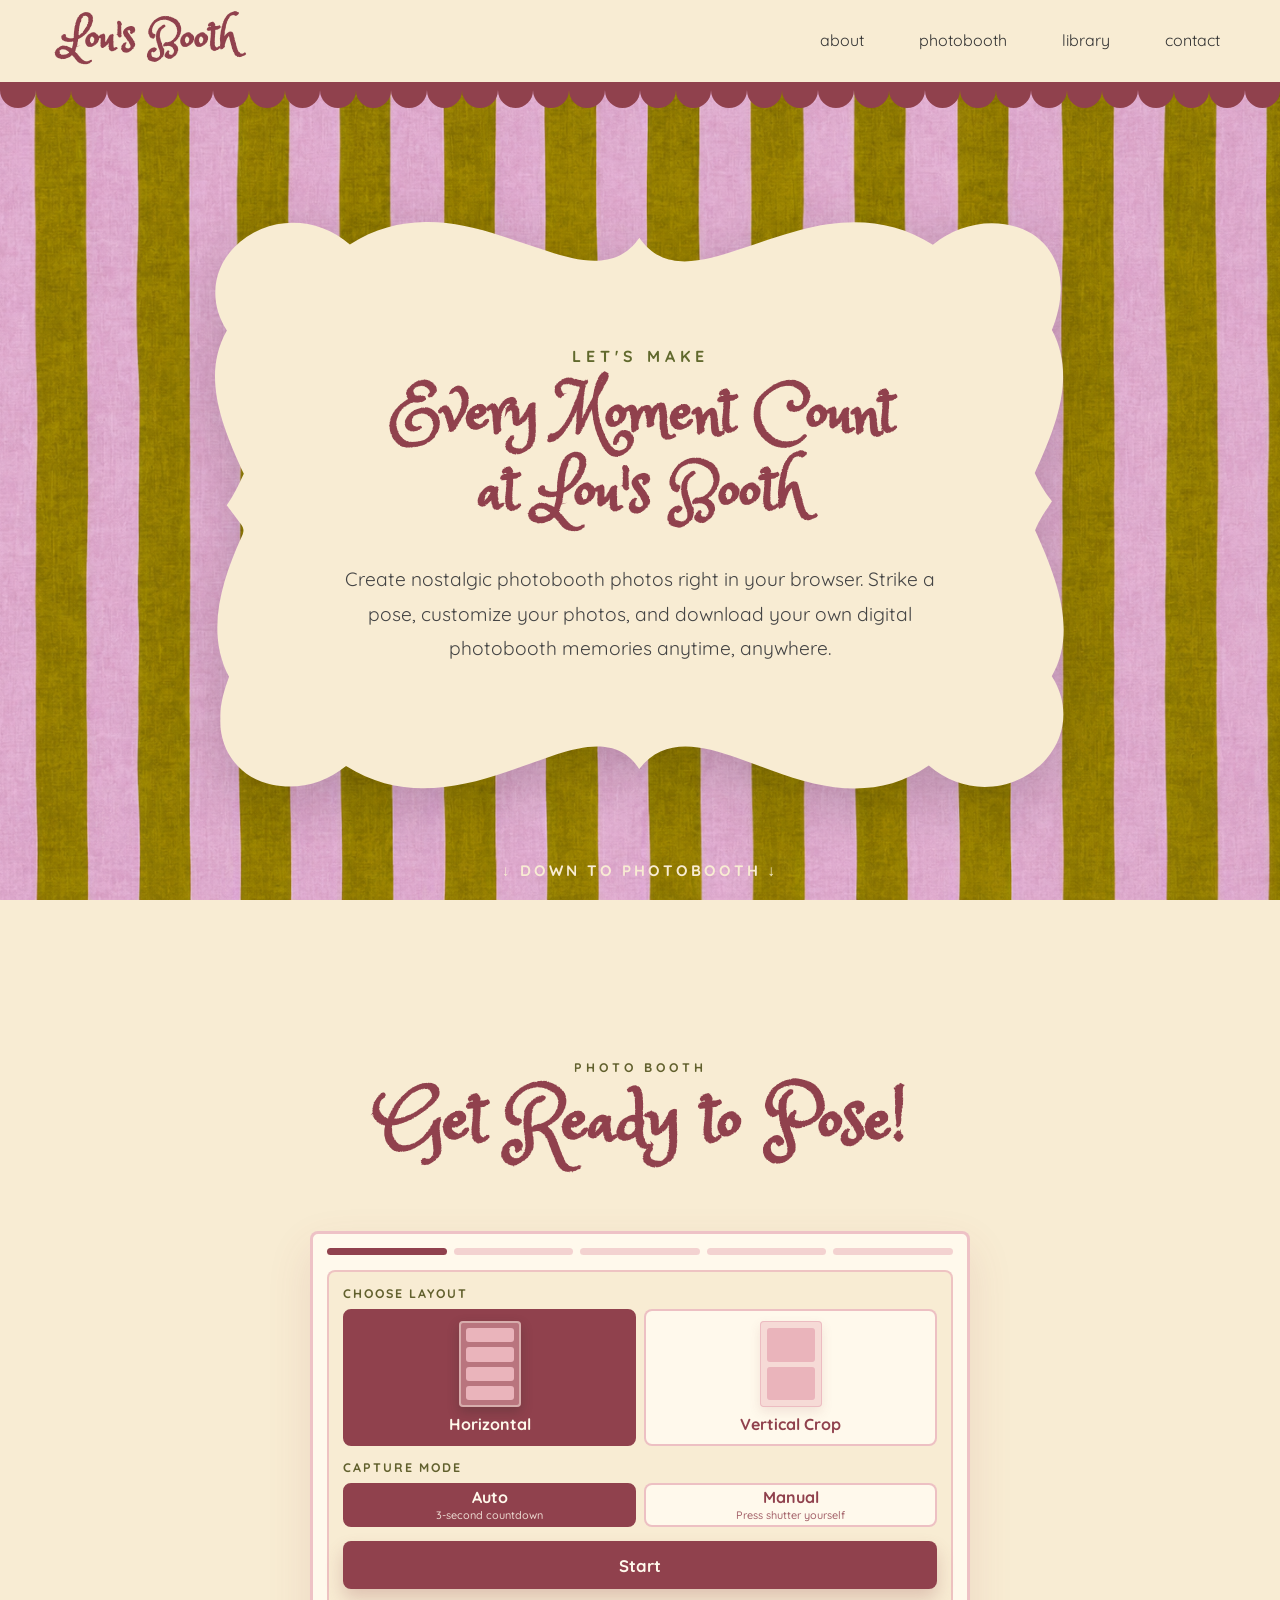
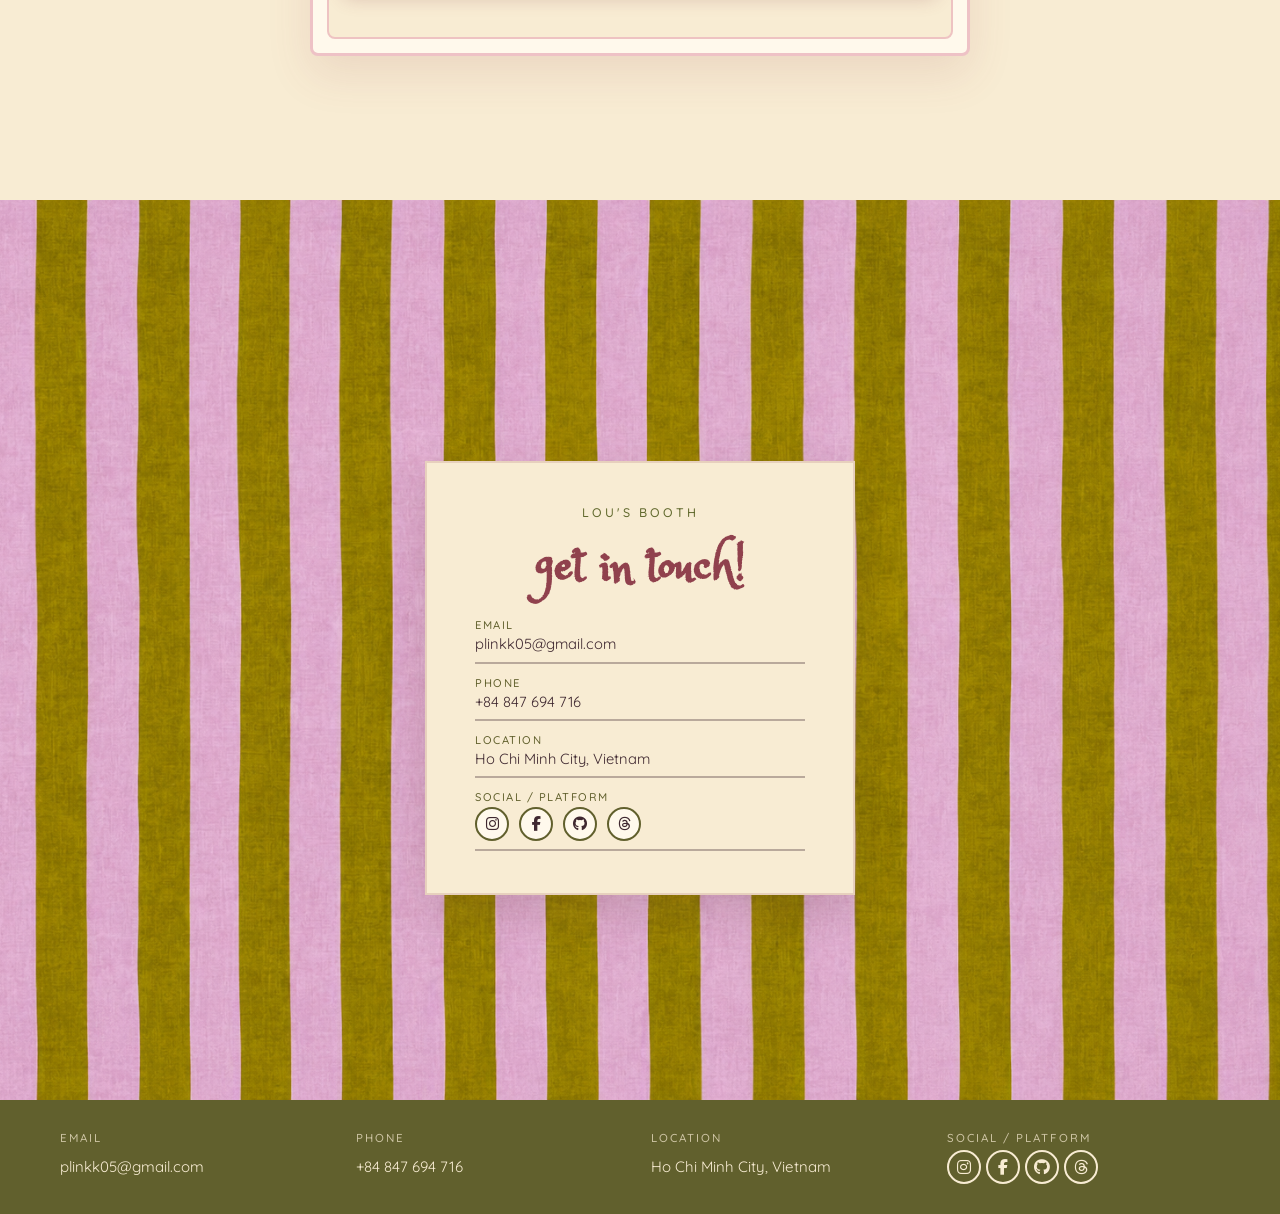
==== index.html @ 0c31482e "Initial Lou's Booth website" ====
<!DOCTYPE html>
<html lang="en">

<head>
    <meta charset="UTF-8">
    <meta name="viewport" content="width=device-width, initial-scale=1.0">

    <title>Lou's Booth</title>

    <!-- Google Fonts -->
    <link rel="preconnect" href="https://fonts.googleapis.com">
    <link rel="preconnect" href="https://fonts.gstatic.com" crossorigin>

    <link href="https://fonts.googleapis.com/css2?family=Princess+Sofia&family=Quicksand:wght@400;500;600;700&display=swap" rel="stylesheet">

    <link rel="stylesheet" href="https://cdnjs.cloudflare.com/ajax/libs/font-awesome/6.5.2/css/all.min.css">

    <link rel="stylesheet" href="styles.css">
    <script src="script.js" defer></script>
</head>

<body>

    <!-- ================= NAVBAR ================= -->

    <header class="navbar">

        <a class="logo" href="index.html" aria-label="Back to landing">
            Lou's Booth
        </a>

        <nav>
            <ul class="nav-links">
                <li><a href="index.html">about</a></li>
                <li><a href="#photobooth">photobooth</a></li>
                <li><a href="library.html">library</a></li>
                <li><a href="#contact">contact</a></li>
            </ul>
        </nav>

        <div class="nav-border-upper"></div>

        <div class="nav-border" aria-hidden="true">
            <span></span><span></span><span></span><span></span>
            <span></span><span></span><span></span><span></span>
            <span></span><span></span><span></span><span></span>
            <span></span><span></span><span></span><span></span>
            <span></span><span></span><span></span><span></span>
            <span></span><span></span><span></span><span></span>
            <span></span><span></span><span></span><span></span>
            <span></span><span></span><span></span><span></span>
            <span></span><span></span><span></span><span></span>
        </div>

    </header>

    <!-- ================= HERO ================= -->

    <main id="top" class="hero">

        <div class="hero-card">

            <svg class="hero-blob"
                xmlns="http://www.w3.org/2000/svg"
                viewBox="0 0 608 406"
                aria-hidden="true">

                <path fill="#F8ECD3"
                    d="M510.591 388.82C474.861 413.44 436.601 406.65 398.301 392.3L373.271 383.25C347.421 373.9 320.911 368.34 303.451 391.21C290.371 370.38 267.781 373.25 245.031 380.6L209.381 392.98C169.541 406.81 130.871 412.5 93.7208 389.04C78.3008 401.43 59.6008 406.39 40.9608 402.58C18.2008 397.93 2.78081 378.49 3.85081 355.23C3.55081 344.71 6.46081 335.2 10.0508 325.31C-6.94919 293.35 4.85081 256.37 19.2208 224.83C20.7408 221.5 20.9008 219.34 18.6008 216.25L8.40081 202.53C13.4108 195.3 16.9208 188.25 20.6108 180.01C5.72081 147.53 -10.2392 110.21 8.51081 77.6198C-4.19919 58.2798 -2.16919 34.4798 13.5908 18.2398C35.8908 -4.7202 72.1708 -5.2802 96.4908 16.1398C130.881 -6.2402 167.611 -2.4402 205.021 9.9898L238.181 20.9698C262.971 29.0998 288.091 34.0198 303.531 11.3398C320.451 36.1398 348.021 28.6598 374.681 19.7398C389.471 14.7898 403.531 9.6698 418.611 5.6498C452.121 -3.0702 483.501 -2.5902 513.481 16.2198C530.891 2.2998 553.281 -2.8902 574.141 3.7898C593.771 10.0698 605.611 27.9198 604.971 48.2898C604.651 58.4898 602.501 67.7198 598.611 77.2698C616.401 110.24 601.211 147.15 586.361 179.53C589.511 186.75 593.441 193.17 598.671 199.74C594.261 206.42 589.841 212.54 586.581 220.49C601.391 253.22 617.251 292.35 598.541 324.93C610.921 343.9 609.271 367.11 594.891 383.72C573.261 408.7 535.801 411.06 510.601 388.83L510.591 388.82Z"/>
            </svg>

            <div class="hero-content">

                <p class="welcome">LET'S MAKE</p>

                <h1>Every Moment Count <br> at Lou's Booth</h1>

                <p class="description">
                    Create nostalgic photobooth photos right in your browser.
                    Strike a pose, customize your photos, and download your own
                    digital photobooth memories anytime, anywhere.
                </p>

            </div>

        </div>

        <a class="explore" href="#photobooth">
            ↓ Down to Photobooth ↓
        </a>

    </main>

    <!-- ================= PHOTOBOOTH ================= -->

    <section id="photobooth" class="booth-section" aria-label="Photobooth">
        <div class="booth-shell">
            <div class="booth-title">
                <p>Photo Booth</p>
                <h2>Get Ready to Pose!</h2>
            </div>

            <div class="booth-workspace">
                <section class="camera-panel" aria-label="Camera capture">
                    <div class="panel-heading">
                        <p id="statusLabel">Choose your setup</p>
                        <span id="shotCounter">0 / 4</span>
                    </div>

                    <div class="camera-window" id="cameraWindow">
                        <video id="camera" autoplay playsinline muted></video>
                        <canvas id="captureCanvas" width="1200" height="900" hidden></canvas>

                        <div class="countdown" id="countdown" aria-live="polite"></div>

                        <div class="camera-permission" id="permissionLayer">
                            <p>Choose your setup first.</p>
                        </div>

                    </div>

                    <div class="capture-actions">
                        <button class="shutter-button" id="shutterButton" type="button" hidden aria-label="Take photo">
                            <span></span>
                        </button>
                    </div>

                    <div class="shot-tray" id="shotTray" aria-label="Captured photos"></div>
                </section>

                <section class="strip-panel" aria-label="Photobooth photo preview">
                    <div class="strip-stage">
                        <div class="strip-preview">
                            <canvas id="stripCanvas" width="600" height="1800"></canvas>
                            <div class="sticker-layer" id="stickerLayer" aria-label="Placed stickers"></div>
                        </div>

                        <div class="background-dock">
                            <div class="background-tools" id="backgroundTools">
                                <p class="control-label">Filter</p>
                                <div class="filter-grid" id="filterChoices" aria-label="Photo filters"></div>
                                <p class="control-label">Background</p>
                                <div class="swatch-grid" id="backgroundChoices" aria-label="Background choices"></div>
                                <button class="primary-button" id="toStickerButton" type="button" disabled>
                                    Next
                                </button>
                            </div>

                            <div class="sticker-tools" id="stickerTools" hidden>
                                <p class="control-label">Sticker</p>
                                <div class="sticker-grid" id="stickerChoices" aria-label="Sticker choices"></div>
                                <div class="library-actions">
                                    <button class="primary-button" id="downloadButton" type="button" disabled>
                                        Save Photo
                                    </button>
                                    <button class="secondary-button" id="addLibraryButton" type="button" disabled>
                                        Add to Library
                                    </button>
                                </div>
                                <button class="secondary-button restart-booth-button" id="restartBoothButton" type="button">
                                    Retake
                                </button>
                                <p class="save-status" id="saveStatus" aria-live="polite"></p>
                            </div>
                        </div>
                    </div>
                </section>

                <aside class="controls-panel" aria-label="Photobooth controls">
                    <div class="booth-progress" aria-hidden="true">
                        <span data-step="setup"></span>
                        <span data-step="capture"></span>
                        <span data-step="retake"></span>
                        <span data-step="background"></span>
                        <span data-step="sticker"></span>
                    </div>

                    <div class="control-block stage-card" data-stage-panel="setup">
                        <div class="control-group">
                            <p class="control-label">Choose Layout</p>
                            <div class="segmented-control orientation-control" role="group" aria-label="Photo style">
                                <button class="segment orientation-segment active" data-orientation="landscape" type="button">
                                    <span class="orientation-preview horizontal-preview" aria-hidden="true">
                                        <span></span>
                                        <span></span>
                                        <span></span>
                                        <span></span>
                                    </span>
                                    <span>Horizontal</span>
                                </button>
                                <button class="segment orientation-segment" data-orientation="portrait" type="button">
                                    <span class="orientation-preview vertical-preview" aria-hidden="true">
                                        <span></span>
                                        <span></span>
                                    </span>
                                    <span>Vertical Crop</span>
                                </button>
                            </div>
                        </div>

                        <div class="control-group">
                            <p class="control-label">Capture Mode</p>
                            <div class="segmented-control" role="group" aria-label="Capture mode">
                                <button class="segment active" data-capture-mode="auto" type="button">
                                    <span>Auto</span>
                                    <small>3-second countdown</small>
                                </button>
                                <button class="segment" data-capture-mode="manual" type="button">
                                    <span>Manual</span>
                                    <small>Press shutter yourself</small>
                                </button>
                            </div>
                        </div>

                        <button class="primary-button start-camera-button" id="startCamera" type="button">
                            Start
                        </button>

                        <p class="setup-status" id="setupStatus" aria-live="polite"></p>
                    </div>

                    <div class="control-block stage-card" data-stage-panel="capture" hidden>
                        <p class="selection-note">Pose time.</p>

                        <label class="toggle-control">
                            <span>
                                <strong>Mirror</strong>
                            </span>
                            <input id="mirrorToggle" type="checkbox" checked>
                            <span class="toggle-switch" aria-hidden="true"></span>
                        </label>
                    </div>

                    <div class="control-block stage-card" data-stage-panel="retake" hidden>
                        <div class="selection-note" id="retakeNote">Choose a photo above.</div>

                        <div class="control-footer">
                            <button class="secondary-button" id="retakeButton" type="button">
                                Retake Selected
                            </button>
                            <button class="primary-button" id="toBackgroundButton" type="button">
                                Next
                            </button>
                        </div>
                    </div>

                    <div class="control-block stage-card" data-stage-panel="background" hidden>
                        <p class="selection-note">Customize your photo with a background and filter, then press Next.</p>
                    </div>

                    <div class="control-block stage-card" data-stage-panel="sticker" hidden>
                        <p class="selection-note">Decorate your photo with stickers.</p>
                    </div>
                </aside>
            </div>
        </div>
    </section>

    <!-- ================= CONTACT ================= -->

    <section id="contact" class="contact-section" aria-label="Contact">
        <div class="contact-card">
            <p class="contact-kicker">Lou's Booth</p>
            <h2>get in touch!</h2>

            <div class="contact-lines">
                <div class="contact-line">
                    <span>Email</span>
                    <a href="mailto:plinkk05@gmail.com">plinkk05@gmail.com</a>
                </div>

                <div class="contact-line">
                    <span>Phone</span>
                    <a href="tel:+84847694716">+84 847 694 716</a>
                </div>

                <div class="contact-line">
                    <span>Location</span>
                    <p>Ho Chi Minh City, Vietnam</p>
                </div>

                <div class="contact-line">
                    <span>Social / Platform</span>
                    <div class="social-links" aria-label="Social links">
                        <a class="social-link" href="https://www.instagram.com/_.plink/" target="_blank" rel="noopener noreferrer" aria-label="Instagram">
                            <i class="fa-brands fa-instagram" aria-hidden="true"></i>
                        </a>
                        <a class="social-link" href="https://www.facebook.com/plink.05/" target="_blank" rel="noopener noreferrer" aria-label="Facebook">
                            <i class="fa-brands fa-facebook-f" aria-hidden="true"></i>
                        </a>
                        <a class="social-link" href="https://github.com/loulou675" target="_blank" rel="noopener noreferrer" aria-label="GitHub">
                            <i class="fa-brands fa-github" aria-hidden="true"></i>
                        </a>
                        <a class="social-link" href="https://www.threads.net/@_.plink" target="_blank" rel="noopener noreferrer" aria-label="Threads">
                            <i class="fa-brands fa-threads" aria-hidden="true"></i>
                        </a>
                    </div>
                </div>
            </div>
        </div>
    </section>

    <footer class="site-footer">
        <div>
            <span>Email</span>
            <a href="mailto:plinkk05@gmail.com">plinkk05@gmail.com</a>
        </div>

        <div>
            <span>Phone</span>
            <a href="tel:+84847694716">+84 847 694 716</a>
        </div>

        <div>
            <span>Location</span>
            <p>Ho Chi Minh City, Vietnam</p>
        </div>

        <div>
            <span>Social / Platform</span>
            <div class="social-links footer-social" aria-label="Social links">
                <a class="social-link" href="https://www.instagram.com/_.plink/" target="_blank" rel="noopener noreferrer" aria-label="Instagram">
                    <i class="fa-brands fa-instagram" aria-hidden="true"></i>
                </a>
                <a class="social-link" href="https://www.facebook.com/plink.05/" target="_blank" rel="noopener noreferrer" aria-label="Facebook">
                    <i class="fa-brands fa-facebook-f" aria-hidden="true"></i>
                </a>
                <a class="social-link" href="https://github.com/loulou675" target="_blank" rel="noopener noreferrer" aria-label="GitHub">
                    <i class="fa-brands fa-github" aria-hidden="true"></i>
                </a>
                <a class="social-link" href="https://www.threads.net/@_.plink" target="_blank" rel="noopener noreferrer" aria-label="Threads">
                    <i class="fa-brands fa-threads" aria-hidden="true"></i>
                </a>
            </div>
        </div>
    </footer>

</body>

</html>
---- styles.css ----
/* =========================
   RESET
========================= */

*{
    margin:0;
    padding:0;
    box-sizing:border-box;
}

html{
    scroll-behavior:smooth;
}

body{
    min-height:100vh;
    overflow-x:hidden;
    background:#F8ECD3;
}
button,
a {
    font: inherit;
}

button {
    border: 0;
    cursor: pointer;
}

a {
    color: inherit;
}

[hidden] {
    display: none !important;
}


/* =========================
   NAVBAR
========================= */

.navbar {
    position: fixed;
    top: 0;
    left: 0;
    width: 100%;
    height: 90px;
    padding: 0 60px 10px;
    display: flex;
    justify-content: space-between;
    align-items: center;
    background: #F8ECD3;
    z-index: 999;
}

.logo {
    font-family: "Princess Sofia", cursive;
    font-weight: 800;
    font-size: clamp(2rem, 4vw, 2.6rem);
    color: #90414d;
    text-decoration: none;
    white-space: nowrap;
}

.nav-links {
    display: flex;
    gap: clamp(20px, 5vw, 55px);
    list-style: none;
}

.nav-links a {
    font-family: "Quicksand", sans-serif;
    font-weight: 400;
    color: #333;
    text-decoration: none;
    transition: color .25s ease;
}

.nav-links a:hover,
.nav-links a:focus-visible {
    color: #61602D;
}


/* =========================
   BORDER
========================= */

.nav-border-upper {
    position: absolute;
    left: 0;
    bottom: 0;
    width: 100%;
    height: 8px;
    background: #90414d;
}

.nav-border {
    position: absolute;
    left: 0;
    bottom: -18px;
    width: 100%;
    height: 20px;
    display: flex;
}

.nav-border span {
    flex: 1;
    min-width: 18px;
    background: #90414d;
    border-radius: 0 0 100px 100px;
}


/* =========================
   HERO
========================= */

.hero {
    position: relative;
    min-height: 100vh;
    display: flex;
    flex-direction: column;
    justify-content: center;
    align-items: center;
    padding: 120px 24px 64px;
    background:url("background.png") center/cover no-repeat;
}

.hero-card {
    position: relative;
    width: min(80vw, 850px);
    transform: translateY(28px);
}

.hero-blob {
    width: 100%;
    display: block;
    filter: drop-shadow(0 15px 30px rgba(0, 0, 0, .18));
}

.hero-content {
    position: absolute;
    inset: 0;
    display: flex;
    flex-direction: column;
    justify-content: center;
    align-items: center;
    text-align: center;
    padding: 90px 120px;
}

.welcome {
    font-family: "Quicksand", sans-serif;
    font-weight: 700;
    font-size: 1rem;
    letter-spacing: 5px;
    text-transform: uppercase;
    color: #61692d;
    margin-bottom: 12px;
}

.hero-content h1 {
    font-family: "Princess Sofia", cursive;
    font-size: clamp(2.5rem, 6vw, 4rem);
    line-height: 1.22;
    color: #90414d;
    margin-bottom: 28px;
}

.description {
    max-width: 620px;
    font-family: "Quicksand", sans-serif;
    font-size: clamp(1rem, 2vw, 1.2rem);
    line-height: 1.8;
    color: #444;
}

.explore {
    position: absolute;
    left: 50%;
    bottom: 20px;
    margin-top: 0;
    translate: -50% 0;
    font-family: "Quicksand", sans-serif;
    font-size: .95rem;
    font-weight: 700;
    text-transform: uppercase;
    letter-spacing: 3px;
    color: #F8ECD3;
    text-decoration: none;
    animation:
        float 2s ease-in-out infinite,
        blink 2s ease-in-out infinite;
}


/* =========================
   PHOTOBOOTH SECTION
   Redesigned: no header copy, camera is
   large and centered, everything else
   is secondary and only appears when
   the flow needs it (macOS Photo Booth
   style - the viewfinder is the star).
========================= */

.booth-section {
    min-height: 100vh;
    min-height: 100svh;
    display: flex;
    align-items: center;
    background: #F8ECD3;
    padding: 104px 18px 16px;
}

.booth-shell {
    width: 100%;
    margin: 0 auto;
}

.booth-title {
    display: grid;
    justify-items: center;
    gap: 16px;
    margin: 0 0 0;
    text-align: center;
    transform: translateY(-72px);
}

.booth-title p {
    font-family: "Quicksand", sans-serif;
    font-size: .78rem;
    font-weight: 700;
    letter-spacing: 4px;
    text-transform: uppercase;
    color: #61602D;
}

.booth-title h2 {
    font-family: "Princess Sofia", cursive;
    font-weight: 800;
    font-size: clamp(3rem, 6vw, 4.5rem);
    line-height: .95;
    color: #90414d;
}

.booth-workspace {
    display: grid;
    grid-template-columns: minmax(260px, 1fr) minmax(0, 2fr);
    grid-template-areas: "controls camera";
    gap: 22px;
    width: min(1220px, 100%);
    margin: 0 auto;
    transition: width .3s ease;
}

.booth-workspace[data-stage="setup"] {
    grid-template-columns: minmax(280px, 660px);
    grid-template-areas: "controls";
    justify-content: center;
}

.camera-panel,
.strip-panel,
.controls-panel {
    width: 100%;
    border: 3px solid rgba(234, 180, 187, .78);
    border-radius: 8px;
    box-shadow: 0 18px 45px rgba(144, 65, 77, .12);
}

.camera-panel {
    grid-area: camera;
    background: #fff9ec;
    color: #90414d;
    padding: 12px;
}

.strip-panel {
    grid-area: camera;
    background: #fff9ec;
    padding: 14px;
    display: none;
}

.booth-workspace[data-stage="background"] .camera-panel,
.booth-workspace[data-stage="sticker"] .camera-panel {
    display: none;
}

.booth-workspace[data-stage="background"] .strip-panel,
.booth-workspace[data-stage="sticker"] .strip-panel {
    display: block;
}

.booth-workspace[data-stage="setup"] .camera-panel {
    display: none;
}

.booth-workspace[data-stage="setup"] .capture-actions {
    display: none;
}

.controls-panel {
    grid-area: controls;
    background: #fff9ec;
    padding: 14px;
    align-self: start;
}

.panel-heading {
    min-height: 28px;
    display: flex;
    justify-content: space-between;
    align-items: center;
    gap: 12px;
    margin-bottom: 8px;
    font-family: "Quicksand", sans-serif;
    font-weight: 800;
    color: #90414d;
}

.panel-heading span {
    flex: 0 0 auto;
    padding: 6px 10px;
    border-radius: 999px;
    background: #F8ECD3;
    color: #90414d;
    font-size: .85rem;
}

.camera-window {
    position: relative;
    width: min(100%, clamp(420px, calc(160svh - 560px), 900px));
    max-width: 900px;
    margin: 0 auto;
    aspect-ratio: 16 / 10;
    overflow: hidden;
    border: 10px solid #F8ECD3;
    border-radius: 8px;
    background:
        linear-gradient(45deg, rgba(234, 180, 187, .26) 25%, transparent 25%),
        linear-gradient(-45deg, rgba(234, 180, 187, .26) 25%, transparent 25%),
        #F8ECD3;
    background-size: 28px 28px;
}

.camera-window.portrait-preview {
    aspect-ratio: 5 / 6;
    width: min(100%, clamp(230px, calc(83.333svh - 333px), 440px));
    max-width: 440px;
}

#camera {
    width: 100%;
    height: 100%;
    object-fit: cover;
    display: block;
}

.camera-window.mirror-preview #camera {
    transform: scaleX(-1);
}

.camera-permission {
    position: absolute;
    inset: 0;
    display: flex;
    align-items: center;
    justify-content: center;
    padding: 24px;
    background:
        radial-gradient(circle at 50% 35%, rgba(234, 180, 187, .78), rgba(144, 65, 77, .5)),
        rgba(48, 43, 40, .24);
}

.camera-permission p {
    max-width: 260px;
    padding: 12px 16px;
    border-radius: 8px;
    background: rgba(255, 249, 236, .86);
    color: #90414d;
    font-family: "Quicksand", sans-serif;
    font-weight: 800;
    text-align: center;
}

.countdown {
    position: absolute;
    inset: 0;
    display: grid;
    place-items: center;
    pointer-events: none;
    font-family: "Princess Sofia", cursive;
    font-size: clamp(5rem, 18vw, 9rem);
    line-height: 1;
    color: #F8ECD3;
    text-shadow: 0 8px 24px rgba(0, 0, 0, .38);
    opacity: 0;
    transform: scale(.85);
    transition: opacity .18s ease, transform .18s ease;
}

.countdown.show {
    opacity: 1;
    transform: scale(1);
}

.capture-actions {
    min-height: 76px;
    display: flex;
    justify-content: center;
    align-items: center;
    margin-top: 10px;
    border-radius: 8px;
    background: rgba(234, 180, 187, .28);
}

.primary-button,
.secondary-button,
.segment {
    min-height: 44px;
    border-radius: 8px;
    font-family: "Quicksand", sans-serif;
    font-weight: 800;
    transition:
        transform .18s ease,
        box-shadow .18s ease,
        background .18s ease,
        color .18s ease,
        border-color .18s ease;
}

.primary-button {
    padding: 0 18px;
    background: #90414d;
    color: #fff9ec;
    box-shadow: 0 10px 18px rgba(144, 65, 77, .24);
}

.secondary-button {
    padding: 0 16px;
    border: 2px solid #90414d;
    background: #fff9ec;
    color: #90414d;
}

.primary-button:hover:not(:disabled),
.secondary-button:hover:not(:disabled),
.segment:hover {
    transform: translateY(-1px);
}

.primary-button:disabled,
.secondary-button:disabled {
    cursor: not-allowed;
    opacity: .48;
    box-shadow: none;
}

.start-camera-button {
    min-width: 190px;
    min-height: 48px;
    font-size: 1.05rem;
}

.shutter-button {
    width: 64px;
    height: 64px;
    display: grid;
    place-items: center;
    border: 5px solid #F8ECD3;
    border-radius: 50%;
    background: #fff9ec;
    box-shadow:
        0 12px 22px rgba(48, 43, 40, .32),
        inset 0 0 0 6px #90414d;
    transition: transform .18s ease, opacity .18s ease;
}

.shutter-button span {
    width: 34px;
    height: 34px;
    border-radius: 50%;
    background: #90414d;
}

.shutter-button:hover:not(:disabled) {
    transform: translateY(-1px) scale(1.02);
}

.shutter-button:disabled {
    cursor: not-allowed;
    opacity: .48;
}

.shot-tray {
    display: grid;
    grid-template-columns: repeat(auto-fit, minmax(64px, 82px));
    justify-content: center;
    gap: 8px;
    margin-top: 10px;
}

.shot-tile {
    position: relative;
    aspect-ratio: 4 / 3;
    overflow: hidden;
    border: 2px solid rgba(234, 180, 187, .72);
    border-radius: 8px;
    background: #F8ECD3;
    color: #90414d;
    font-family: "Quicksand", sans-serif;
    font-weight: 800;
}

.shot-tile.portrait {
    aspect-ratio: 2 / 3;
}

.shot-tile.active {
    border-color: #90414d;
    box-shadow: 0 0 0 3px rgba(197, 106, 121, .22);
}

.shot-tile img {
    width: 100%;
    height: 100%;
    object-fit: cover;
    display: block;
}

.shot-empty {
    position: absolute;
    inset: 0;
    display: grid;
    place-items: center;
    font-size: .85rem;
}


/* =========================
   STRIP PREVIEW
========================= */

.strip-preview {
    position: relative;
    width: min(100%, 260px, calc(33.333svh - 57px));
    aspect-ratio: 1 / 3;
    margin: 0 auto;
    background: #F8ECD3;
    box-shadow:
        0 15px 25px rgba(48, 43, 40, .16),
        0 0 0 1px rgba(234, 180, 187, .72);
}

.sticker-layer {
    position: absolute;
    inset: 0;
    overflow: hidden;
    pointer-events: none;
}

.booth-workspace[data-stage="sticker"] .sticker-layer {
    pointer-events: auto;
}

.placed-sticker {
    position: absolute;
    display: grid;
    place-items: center;
    padding: 0;
    border: 1px solid transparent;
    background: transparent;
    cursor: grab;
    touch-action: none;
    transform-origin: center;
}

.placed-sticker.selected {
    border-color: rgba(144, 65, 77, .65);
}

.placed-sticker:active {
    cursor: grabbing;
}

.placed-sticker img {
    width: 100%;
    height: auto;
    display: block;
    pointer-events: none;
    user-select: none;
    filter: drop-shadow(0 4px 5px rgba(48, 43, 40, .2));
}

.sticker-delete-button,
.library-delete-button {
    position: absolute;
    z-index: 6;
    width: 22px;
    height: 22px;
    display: grid;
    place-items: center;
    padding: 0 0 2px;
    border: 2px solid #fff9ec;
    border-radius: 50%;
    background: #90414d;
    box-shadow: 0 3px 8px rgba(48, 43, 40, .24);
    color: #fff9ec;
    font-family: "Quicksand", sans-serif;
    font-size: 1rem;
    font-weight: 800;
    line-height: 1;
    cursor: pointer;
}

.sticker-delete-button {
    top: -9px;
    left: -9px;
    width: 18px;
    height: 18px;
    padding: 0 0 1px;
    border-radius: 2px;
    font-size: .82rem;
}

.sticker-resize-handle {
    position: absolute;
    width: 14px;
    height: 14px;
    border: 1px solid #fff9ec;
    border-radius: 2px;
    background: #90414d;
    box-shadow: 0 2px 6px rgba(48, 43, 40, .25);
    touch-action: none;
}

.sticker-resize-handle::before,
.sticker-resize-handle::after {
    content: "";
    position: absolute;
    background: #fff9ec;
}

.sticker-resize-handle::before {
    width: 6px;
    height: 1px;
    top: 6px;
    left: 4px;
}

.sticker-resize-handle::after {
    width: 1px;
    height: 6px;
    top: 4px;
    left: 6px;
}

.sticker-resize-handle[data-corner="nw"] {
    top: -7px;
    left: -7px;
    cursor: nwse-resize;
}

.sticker-resize-handle[data-corner="ne"] {
    top: -7px;
    right: -7px;
    cursor: nesw-resize;
}

.sticker-resize-handle[data-corner="sw"] {
    bottom: -7px;
    left: -7px;
    cursor: nesw-resize;
}

.sticker-resize-handle[data-corner="se"] {
    right: -7px;
    bottom: -7px;
    cursor: nwse-resize;
}

.strip-stage {
    min-height: 0;
    height: calc(100svh - 150px);
    max-height: 660px;
    display: grid;
    grid-template-columns: minmax(220px, 300px) minmax(232px, 270px);
    gap: 22px;
    align-items: center;
    justify-content: center;
}

.background-dock,
.background-tools,
.sticker-tools {
    display: grid;
    gap: 14px;
    justify-items: center;
    width: 100%;
}

.background-dock .primary-button {
    width: 100%;
    padding: 0 12px;
}

.library-actions {
    width: 100%;
    display: grid;
    grid-template-columns: repeat(2, minmax(112px, 1fr));
    gap: 8px;
}

.library-actions .primary-button,
.library-actions .secondary-button {
    width: 100%;
    min-width: 0;
    padding: 0 8px;
    font-size: clamp(.78rem, 1.2vw, .9rem);
    white-space: nowrap;
}

.restart-booth-button {
    width: 100%;
}

.sticker-grid {
    width: 100%;
    max-height: min(340px, calc(100svh - 360px));
    display: grid;
    grid-template-columns: repeat(3, minmax(0, 1fr));
    gap: 8px;
    overflow-y: auto;
    overscroll-behavior: contain;
    padding: 2px 2px 4px;
}

.sticker-button {
    aspect-ratio: 1 / 1;
    display: grid;
    place-items: center;
    padding: 6px;
    border: 2px solid rgba(234, 180, 187, .82);
    border-radius: 8px;
    background: #fff9ec;
    transition:
        border-color .18s ease,
        box-shadow .18s ease,
        transform .18s ease;
}

.sticker-button:hover,
.sticker-button:focus-visible {
    border-color: #90414d;
    box-shadow: 0 0 0 3px rgba(197, 106, 121, .16);
    transform: translateY(-1px);
}

.sticker-button img {
    max-width: 100%;
    max-height: 100%;
    display: block;
    pointer-events: none;
    user-select: none;
}

.save-status {
    min-height: 34px;
    max-width: 150px;
    font-family: "Quicksand", sans-serif;
    font-size: .76rem;
    font-weight: 800;
    line-height: 1.35;
    text-align: center;
    color: #90414d;
}

.setup-status {
    min-height: 20px;
    font-family: "Quicksand", sans-serif;
    font-size: .78rem;
    font-weight: 800;
    line-height: 1.35;
    text-align: center;
    color: #90414d;
}

#stripCanvas {
    position: absolute;
    inset: 0;
    width: 100%;
    height: 100%;
}

#stripCanvas {
    display: block;
}


/* =========================
   CONTROLS
========================= */

.controls-panel {
    display: grid;
    gap: 15px;
    justify-items: stretch;
}

.booth-progress {
    display: grid;
    grid-template-columns: repeat(5, 1fr);
    gap: 7px;
}

.booth-progress span {
    height: 7px;
    border-radius: 999px;
    background: rgba(234, 180, 187, .56);
}

.booth-progress span.active {
    background: #90414d;
}

.control-block {
    padding: 14px;
    border: 2px solid rgba(234, 180, 187, .72);
    border-radius: 8px;
    background: #F8ECD3;
}

.stage-card {
    display: grid;
    gap: 14px;
}

.control-group {
    display: grid;
    gap: 8px;
}

.control-label {
    font-family: "Quicksand", sans-serif;
    font-size: .78rem;
    font-weight: 800;
    letter-spacing: 2px;
    text-transform: uppercase;
    color: #61602D;
}

.segmented-control {
    display: grid;
    grid-template-columns: repeat(2, minmax(0, 1fr));
    gap: 8px;
}

.segment {
    display: inline-flex;
    flex-direction: column;
    align-items: center;
    justify-content: center;
    gap: 3px;
    padding: 0 10px;
    border: 2px solid rgba(234, 180, 187, .82);
    background: #fff9ec;
    color: #90414d;
    line-height: 1.12;
}

.segment.active {
    border-color: #90414d;
    background: #90414d;
    color: #fff9ec;
}

.segment small {
    font-size: .68rem;
    font-weight: 500;
    line-height: 1.15;
    opacity: .82;
}

.orientation-control {
    align-items: stretch;
}

.orientation-segment {
    min-height: 116px;
    display: grid;
    align-content: center;
    justify-items: center;
    gap: 8px;
    padding: 10px;
    line-height: 1.2;
}

.orientation-segment > span:last-child {
    white-space: nowrap;
}

.orientation-preview {
    position: relative;
    display: grid;
    gap: 5px;
    padding: 7px;
    border-radius: 4px;
    background: rgba(234, 180, 187, .45);
    box-shadow:
        0 5px 12px rgba(144, 65, 77, .12),
        inset 0 0 0 1px rgba(234, 180, 187, .78);
}

.orientation-preview > span {
    border-radius: 3px;
    background: #EAB4BB;
}

.horizontal-preview {
    width: 62px;
    height: 86px;
    grid-template-rows: repeat(4, minmax(0, 1fr));
}

.vertical-preview {
    width: 62px;
    height: 86px;
    grid-template-rows: repeat(2, minmax(0, 1fr));
}

.vertical-preview > span {
    background: #EAB4BB;
}

.segment.active .orientation-preview {
    box-shadow:
        0 5px 12px rgba(48, 43, 40, .28),
        inset 0 0 0 2px rgba(255, 249, 236, .42);
}

.segment.active .orientation-preview > span {
    background: #EAB4BB;
}

.toggle-control {
    min-height: 58px;
    display: grid;
    grid-template-columns: 1fr auto auto;
    align-items: center;
    gap: 12px;
    padding: 10px 12px;
    border: 2px solid rgba(234, 180, 187, .82);
    border-radius: 8px;
    background: #fff9ec;
    font-family: "Quicksand", sans-serif;
    color: #90414d;
    cursor: pointer;
}

.toggle-control strong,
.toggle-control small {
    display: block;
}

.toggle-control strong {
    font-size: .95rem;
}

.toggle-control small {
    margin-top: 2px;
    font-size: .74rem;
    font-weight: 700;
    line-height: 1.3;
    color: #90414d;
}

.toggle-control input {
    width: 1px;
    height: 1px;
    opacity: 0;
}

.toggle-switch {
    position: relative;
    width: 46px;
    height: 26px;
    border-radius: 999px;
    background: rgba(234, 180, 187, .72);
    transition: background .18s ease;
}

.toggle-switch::after {
    content: "";
    position: absolute;
    top: 4px;
    left: 4px;
    width: 18px;
    height: 18px;
    border-radius: 50%;
    background: #fff9ec;
    box-shadow: 0 2px 6px rgba(48, 43, 40, .24);
    transition: transform .18s ease;
}

.toggle-control input:checked + .toggle-switch {
    background: #90414d;
}

.toggle-control input:checked + .toggle-switch::after {
    transform: translateX(20px);
}

/* small round background swatches only — no labels shown */
.swatch-grid {
    display: flex;
    flex-wrap: wrap;
    justify-content: center;
    gap: 9px;
}

.swatch-button {
    position: relative;
    width: 36px;
    height: 36px;
    overflow: hidden;
    border: 3px solid transparent;
    border-radius: 50%;
    background: var(--swatch, #F8ECD3);
    flex: 0 0 auto;
}

.swatch-button.active {
    border-color: #90414d;
    box-shadow: 0 0 0 3px rgba(197, 106, 121, .2);
}

.filter-grid {
    width: 100%;
    display: grid;
    grid-template-columns: repeat(2, minmax(0, 1fr));
    gap: 7px;
}

.filter-button {
    min-height: 32px;
    display: inline-flex;
    align-items: center;
    justify-content: center;
    gap: 6px;
    padding: 0 8px;
    border: 2px solid rgba(234, 180, 187, .82);
    border-radius: 999px;
    background: #fff9ec;
    color: #90414d;
    font-family: "Quicksand", sans-serif;
    font-size: .72rem;
    font-weight: 800;
    transition:
        background .18s ease,
        border-color .18s ease,
        color .18s ease,
        transform .18s ease;
}

.filter-button:hover {
    transform: translateY(-1px);
}

.filter-button.active {
    border-color: #90414d;
    background: #90414d;
    color: #fff9ec;
}

.selection-note {
    min-height: 44px;
    display: flex;
    align-items: center;
    justify-content: center;
    text-align: center;
    padding: 10px 12px;
    border-radius: 8px;
    background: #fff9ec;
    font-family: "Quicksand", sans-serif;
    font-weight: 700;
    line-height: 1.35;
    color: #90414d;
}

.control-footer {
    display: grid;
    grid-template-columns: 1fr;
    gap: 10px;
}


/* =========================
   LIBRARY
========================= */

.library-section {
    min-height: 100vh;
    min-height: 100svh;
    padding: 108px 18px 18px;
    display: grid;
    grid-template-rows: auto 1fr;
    gap: 14px;
    background: #F8ECD3;
    overflow: hidden;
}

.library-heading {
    display: grid;
    justify-items: center;
    gap: 8px;
    color: #90414d;
}

.library-heading h2 {
    font-family: "Princess Sofia", cursive;
    font-size: clamp(2.2rem, 5.5vw, 3.5rem);
    line-height: 1;
}

.library-heading h1 {
    font-family: "Princess Sofia", cursive;
    font-size: clamp(2.2rem, 5vw, 3.4rem);
    line-height: 1;
}

.library-heading .secondary-button {
    min-height: 38px;
    padding: 0 14px;
}

.library-stage {
    position: relative;
    min-height: calc(100svh - 210px);
    height: calc(100svh - 210px);
    border: 2px solid rgba(234, 180, 187, .72);
    border-radius: 8px;
    background:
        linear-gradient(90deg, rgba(97, 96, 45, .08) 1px, transparent 1px),
        linear-gradient(0deg, rgba(234, 180, 187, .22) 1px, transparent 1px),
        #fff9ec;
    background-size: 72px 72px;
    overflow: hidden;
}

.library-empty {
    position: absolute;
    inset: 0;
    display: grid;
    place-items: center;
    font-family: "Quicksand", sans-serif;
    font-weight: 700;
    color: rgba(144, 65, 77, .72);
}

.library-item {
    position: absolute;
    left: var(--library-x);
    top: var(--library-y, auto);
    bottom: var(--library-bottom, auto);
    width: var(--library-width, clamp(70px, 8.5vw, 124px));
    aspect-ratio: 1 / 3;
    padding: 0;
    border: 0;
    background: transparent;
    transform: rotate(var(--library-rotate));
    animation: libraryDrop 1.65s linear both;
    animation-delay: var(--library-delay);
    will-change: transform, opacity;
}

.library-preview-button {
    position: absolute;
    inset: 0;
    width: 100%;
    height: 100%;
    display: block;
    padding: 0;
    border: 0;
    background: transparent;
    cursor: grab;
    touch-action: none;
    user-select: none;
}

.library-item.is-dragging {
    z-index: 8;
}

.library-item.is-dragging .library-preview-button {
    cursor: grabbing;
}

.library-delete-button {
    top: -12px;
    left: -12px;
    opacity: 0;
    pointer-events: none;
    transform: scale(.86);
    transition:
        opacity .18s ease,
        transform .18s ease;
}

.library-item:hover .library-delete-button,
.library-item:focus-within .library-delete-button {
    opacity: 1;
    pointer-events: auto;
    transform: scale(1);
}

.library-stage.has-physics .library-item {
    left: 0;
    top: 0;
    bottom: auto;
    opacity: 0;
    animation: none;
    transform: translate(-50%, -50%) rotate(0);
}

.library-item.uses-physics {
    opacity: 0;
    animation: none;
}

.library-item.is-settled {
    animation: none;
    opacity: 1;
    transform: rotate(var(--library-rotate));
}

.library-item img {
    width: 100%;
    height: 100%;
    display: block;
    object-fit: cover;
    box-shadow: 0 10px 18px rgba(48, 43, 40, .16);
    pointer-events: none;
}

.library-item:hover,
.library-item:focus-visible {
    z-index: 4;
}

.library-viewer {
    position: fixed;
    inset: 0;
    z-index: 2000;
    display: grid;
    place-items: center;
    padding: 34px 18px;
    background: rgba(48, 43, 40, .28);
    backdrop-filter: blur(12px);
}

.library-viewer[hidden] {
    display: none !important;
}

.library-viewer-backdrop {
    position: absolute;
    inset: 0;
    border: 0;
    background: transparent;
}

.library-viewer-content {
    position: relative;
    z-index: 1;
    width: min(94vw, 680px);
    max-height: min(90svh, 820px);
    display: grid;
    grid-template-columns: 112px minmax(0, 1fr) 112px;
    grid-template-areas:
        "back photo spacer"
        ". actions .";
    gap: 14px;
    align-items: start;
    justify-items: center;
}

.library-viewer-photo {
    grid-area: photo;
    display: grid;
    place-items: center;
}

.library-viewer-photo img {
    max-width: 100%;
    max-height: min(80svh, 730px);
    display: block;
    box-shadow: 0 22px 55px rgba(48, 43, 40, .35);
}

.library-viewer-save,
.library-viewer-delete {
    display: grid;
    place-items: center;
    border: 2px solid #fff9ec;
    border-radius: 50%;
    background: #90414d;
    box-shadow: 0 8px 18px rgba(48, 43, 40, .25);
    color: #fff9ec;
    cursor: pointer;
}

.library-viewer-actions {
    grid-area: actions;
    display: flex;
    justify-content: center;
    gap: 12px;
    margin-top: 2px;
}

.library-viewer-save,
.library-viewer-delete {
    width: 46px;
    height: 46px;
    font-size: 1.1rem;
}

.library-viewer-delete {
    background: #61602D;
}

.library-viewer-close {
    grid-area: back;
    display: inline-flex;
    align-items: center;
    gap: 8px;
    justify-self: end;
    align-self: start;
    margin-top: 6px;
    min-height: 38px;
    padding: 0 14px;
    border: 2px solid #90414d;
    border-radius: 999px;
    background: #fff9ec;
    box-shadow: 0 8px 18px rgba(48, 43, 40, .16);
    color: #90414d;
    font-family: "Quicksand", sans-serif;
    font-size: .92rem;
    font-weight: 800;
    line-height: 1;
    cursor: pointer;
}

body.library-viewer-open {
    overflow: hidden;
}

body.library-page {
    width: 100vw;
    min-height: 100vh;
    min-height: 100svh;
    overflow-x: hidden;
    overflow-y: auto;
    background: #F8ECD3;
}

.library-page .library-section {
    position: relative;
    width: 100vw;
    height: 100vh;
    height: 100svh;
    min-height: 100vh;
    min-height: 100svh;
    display: block;
    padding: 0;
    background: #F8ECD3;
    overflow: hidden;
}

.library-page .library-heading {
    position: absolute;
    top: 142px;
    left: 0;
    right: 0;
    z-index: 5;
    pointer-events: none;
}

.library-page .library-stage {
    position: absolute;
    inset: 0;
    width: 100vw;
    height: 100vh;
    height: 100svh;
    min-height: 100vh;
    min-height: 100svh;
    border: 0;
    border-radius: 0;
    background: #F8ECD3;
    overflow: hidden;
}

@keyframes libraryDrop {
    0% {
        opacity: 0;
        transform: translateY(-115svh) rotate(calc(var(--library-rotate) - 6deg)) scale(.98);
        animation-timing-function: cubic-bezier(.45, 0, 1, .62);
    }

    12% {
        opacity: 1;
        transform: translateY(-108svh) rotate(calc(var(--library-rotate) - 5deg)) scale(.98);
        animation-timing-function: cubic-bezier(.45, 0, 1, .62);
    }

    32% {
        transform: translateY(-78svh) rotate(calc(var(--library-rotate) - 3deg)) scale(.99);
        animation-timing-function: cubic-bezier(.45, 0, 1, .62);
    }

    52% {
        transform: translateY(-28svh) rotate(calc(var(--library-rotate) - 1deg)) scale(1);
        animation-timing-function: cubic-bezier(.45, 0, 1, .62);
    }

    66% {
        opacity: 1;
        transform: translateY(0) rotate(calc(var(--library-rotate) + 2deg)) scale(1.03, .96);
        animation-timing-function: cubic-bezier(.16, .82, .22, 1);
    }

    76% {
        transform: translateY(-72px) rotate(calc(var(--library-rotate) - 1.5deg)) scale(.99, 1.01);
        animation-timing-function: cubic-bezier(.55, 0, 1, .45);
    }

    84% {
        transform: translateY(0) rotate(calc(var(--library-rotate) + 1deg)) scale(1.018, .982);
        animation-timing-function: cubic-bezier(.18, .75, .26, 1);
    }

    91% {
        transform: translateY(-28px) rotate(calc(var(--library-rotate) - .6deg));
        animation-timing-function: cubic-bezier(.55, 0, 1, .45);
    }

    96% {
        transform: translateY(0) rotate(calc(var(--library-rotate) + .3deg));
        animation-timing-function: cubic-bezier(.2, .7, .3, 1);
    }

    98% {
        transform: translateY(-8px) rotate(var(--library-rotate));
        animation-timing-function: cubic-bezier(.55, 0, 1, .45);
    }

    100% {
        opacity: 1;
        transform: translateY(0) rotate(var(--library-rotate));
    }
}


/* =========================
   CONTACT
========================= */

.contact-section {
    min-height: 100vh;
    min-height: 100svh;
    display: grid;
    place-items: center;
    padding: 128px 24px 72px;
    background: url("background.png") center/cover no-repeat;
}

.contact-card {
    width: min(430px, calc(100vw - 48px));
    aspect-ratio: 1 / 1;
    display: grid;
    align-content: center;
    gap: 24px;
    padding: 42px 48px;
    background: #F8ECD3;
    border: 2px solid rgba(144, 65, 77, .16);
    box-shadow: 0 18px 45px rgba(78, 49, 40, .18);
    color: #3f2830;
}

.contact-kicker {
    font-family: "Quicksand", sans-serif;
    font-size: .78rem;
    font-weight: 500;
    letter-spacing: 3px;
    text-align: center;
    text-transform: uppercase;
    color: #61692d;
}

.contact-card h2 {
    font-family: "Princess Sofia", cursive;
    font-size: clamp(2.2rem, 7vw, 3.15rem);
    line-height: 1;
    text-align: center;
    color: #90414d;
}

.contact-lines {
    display: grid;
    gap: 12px;
    font-family: "Quicksand", sans-serif;
}

.contact-line {
    display: grid;
    gap: 3px;
    padding-bottom: 8px;
    border-bottom: 2px solid rgba(63, 40, 48, .34);
}

.contact-line > span {
    font-size: .7rem;
    font-weight: 500;
    letter-spacing: 1.5px;
    text-transform: uppercase;
    color: #61602D;
}

.contact-line a,
.contact-line p {
    overflow-wrap: anywhere;
    font-size: .92rem;
    font-weight: 400;
    line-height: 1.25;
    text-decoration: none;
    color: #3f2830;
}

.social-links {
    display: flex;
    flex-wrap: wrap;
    gap: 10px;
    align-items: center;
}

.social-link {
    width: 34px;
    height: 34px;
    display: grid;
    place-items: center;
    border: 2px solid #61602D;
    border-radius: 50%;
    background: #fff9ec;
    color: #61602D;
    font-size: 1rem;
    font-weight: 800;
    line-height: 1;
    text-decoration: none;
    transition:
        transform .18s ease,
        background .18s ease,
        color .18s ease,
        border-color .18s ease;
}

.social-link:hover,
.social-link:focus-visible {
    transform: translateY(-2px);
    background: #61602D;
    color: #fff9ec;
}

/* =========================
   FOOTER
========================= */

.site-footer {
    display: grid;
    grid-template-columns: repeat(4, minmax(0, 1fr));
    gap: 22px;
    padding: 30px 60px;
    background: #61602D;
    color: #F8ECD3;
    font-family: "Quicksand", sans-serif;
}

.site-footer div {
    display: grid;
    gap: 5px;
}

.site-footer div > span {
    font-size: .72rem;
    font-weight: 500;
    letter-spacing: 2px;
    text-transform: uppercase;
    color: rgba(248, 236, 211, .72);
}

.site-footer a,
.site-footer p {
    overflow-wrap: anywhere;
    font-size: .94rem;
    font-weight: 400;
    line-height: 1.35;
    text-decoration: none;
}

.site-footer .social-links {
    display: flex;
}

.site-footer .social-link {
    font-size: 1rem;
    line-height: 1;
}

.footer-social .social-link {
    border-color: #F8ECD3;
    background: transparent;
    color: #F8ECD3;
}

.footer-social .social-link:hover,
.footer-social .social-link:focus-visible {
    background: #F8ECD3;
    color: #61602D;
}


/* =========================
   ANIMATION
========================= */

@keyframes float {
    0%,
    100% {
        transform: translateY(0);
    }

    50% {
        transform: translateY(10px);
    }
}

@keyframes blink {
    0%,
    100% {
        opacity: 1;
    }

    50% {
        opacity: .45;
    }
}

/* =========================
   RESPONSIVE
========================= */

@media (max-width: 900px) {
    .booth-workspace {
        grid-template-columns: 1fr;
        grid-template-areas:
            "controls"
            "camera";
        width: min(640px, 100%);
    }

    .strip-stage {
        min-height: auto;
    }

    .site-footer {
        grid-template-columns: repeat(2, minmax(0, 1fr));
    }
}

@media (max-width: 760px) {
    .navbar {
        height: auto;
        min-height: 86px;
        padding: 16px 20px 14px;
        flex-wrap: wrap;
        gap: 8px 18px;
    }

    .nav-links {
        gap: 14px;
        font-size: .86rem;
    }

    .hero {
        padding-top: 140px;
    }

    .hero-card {
        width: min(96vw, 560px);
        transform: translateY(16px);
    }

    .hero-content {
        padding: 52px 42px;
    }

    .description {
        line-height: 1.55;
    }

    .booth-section {
        padding: 100px 12px 14px;
    }

    .booth-title {
        gap: 10px;
        margin-bottom: 8px;
        transform: translateY(-38px);
    }

    .booth-title h2 {
        font-size: clamp(2.5rem, 13vw, 3.4rem);
    }

    .camera-panel,
    .strip-panel,
    .controls-panel {
        padding: 10px;
    }

    .shot-tray {
        grid-template-columns: repeat(auto-fit, minmax(58px, 76px));
    }

    .swatch-grid {
        gap: 8px;
    }

    .contact-section {
        padding: 120px 18px 56px;
    }

    .contact-card {
        width: min(410px, calc(100vw - 36px));
        padding: 34px 36px;
    }

    .site-footer {
        padding: 28px 20px;
    }

    .library-viewer-content {
        width: min(94vw, 520px);
        grid-template-columns: 1fr;
        grid-template-areas:
            "back"
            "photo"
            "actions";
    }

    .library-viewer-close {
        justify-self: start;
        margin-top: 0;
    }
}

@media (max-width: 520px) {
    .nav-links {
        width: 100%;
        justify-content: space-between;
    }

    .hero-content h1 {
        margin-bottom: 14px;
    }

    .welcome {
        letter-spacing: 3px;
    }

    .hero-content {
        padding: 36px 30px;
    }

    .description {
        font-size: .9rem;
    }

    .explore {
        bottom: 14px;
        letter-spacing: 2px;
        font-size: .82rem;
    }

    .camera-window {
        border-width: 6px;
    }

    .strip-stage {
        grid-template-columns: minmax(130px, .72fr) minmax(196px, 1fr);
        gap: 10px;
    }

    .segmented-control {
        grid-template-columns: 1fr 1fr;
    }

    .contact-card {
        padding: 28px 26px;
        gap: 18px;
    }

    .contact-line a,
    .contact-line p {
        font-size: .84rem;
    }

    .site-footer {
        grid-template-columns: 1fr;
    }
}

/* =========================
   LIBRARY FOOTER
========================= */

.library-page .library-footer {
    position: relative;
    z-index: 2;
    min-height: 94px;
    grid-template-columns: repeat(4, minmax(0, 1fr));
    gap: 18px;
    padding: 16px 56px;
    box-shadow: 0 -10px 26px rgba(48, 43, 40, .1);
}

.library-page .library-footer div {
    align-content: center;
}

.library-page .library-footer a,
.library-page .library-footer p {
    font-size: .86rem;
}

.library-page .library-footer .social-links {
    gap: 8px;
}

body.library-viewer-open .library-footer {
    opacity: 0;
    pointer-events: none;
}

.site-dialog {
    position: fixed;
    inset: 0;
    z-index: 2600;
    display: grid;
    place-items: center;
    padding: 24px;
    background: rgba(48, 43, 40, .26);
    backdrop-filter: blur(10px);
}

.site-dialog[hidden] {
    display: none !important;
}

.site-dialog-backdrop {
    position: absolute;
    inset: 0;
    border: 0;
    background: transparent;
    cursor: pointer;
}

.site-dialog-card {
    position: relative;
    z-index: 1;
    width: min(520px, calc(100vw - 42px));
    display: grid;
    gap: 14px;
    padding: 30px 32px;
    border: 3px solid #EAB4BB;
    border-radius: 24px;
    background:
        linear-gradient(135deg, rgba(234, 180, 187, .22), transparent 42%),
        #fff9ec;
    box-shadow: 0 24px 56px rgba(48, 43, 40, .24);
    text-align: center;
    font-family: "Quicksand", sans-serif;
    color: #90414d;
}

.site-dialog-kicker {
    justify-self: center;
    color: #61602D;
    font-size: .72rem;
    font-weight: 700;
    letter-spacing: 4px;
    text-transform: uppercase;
}

.site-dialog-card h2 {
    font-family: "Princess Sofia", cursive;
    font-size: clamp(2.2rem, 8vw, 3.2rem);
    font-weight: 800;
    line-height: 1.05;
}

.site-dialog-card p:not(.site-dialog-kicker) {
    color: #6f4d52;
    font-size: .98rem;
    font-weight: 500;
    line-height: 1.5;
}

#libraryConfirmMessage {
    white-space: nowrap;
}

.site-dialog-actions {
    display: grid;
    grid-template-columns: 1fr 1fr;
    gap: 12px;
    margin-top: 8px;
}

.site-dialog-button {
    min-height: 48px;
    border-radius: 16px;
    font-family: "Quicksand", sans-serif;
    font-size: 1rem;
    font-weight: 800;
    cursor: pointer;
    transition:
        transform .18s ease,
        box-shadow .18s ease,
        background .18s ease;
}

.site-dialog-button:hover,
.site-dialog-button:focus-visible {
    transform: translateY(-2px);
    box-shadow: 0 10px 18px rgba(48, 43, 40, .16);
}

.site-dialog-button-soft {
    border: 2px solid #EAB4BB;
    background: #fff9ec;
    color: #90414d;
}

.site-dialog-button-danger {
    border: 2px solid #90414d;
    background: #90414d;
    color: #fff9ec;
}

@media (max-width: 900px) {
    .library-page .library-footer {
        grid-template-columns: repeat(4, minmax(0, 1fr));
        padding: 14px 22px;
    }
}

@media (max-width: 680px) {
    .library-page .library-footer {
        grid-template-columns: repeat(2, minmax(0, 1fr));
        min-height: 132px;
        gap: 10px 18px;
        padding: 12px 18px;
    }

    .library-page .library-footer a,
    .library-page .library-footer p {
        font-size: .78rem;
    }
}

@media (max-width: 430px) {
    .site-dialog-card {
        width: calc(100vw - 24px);
        padding: 26px 18px;
    }

    #libraryConfirmMessage {
        font-size: .78rem;
    }

    .library-page .library-footer {
        grid-template-columns: 1fr;
        min-height: 188px;
        padding: 12px 16px;
    }

    .site-dialog-actions {
        grid-template-columns: 1fr;
    }
}
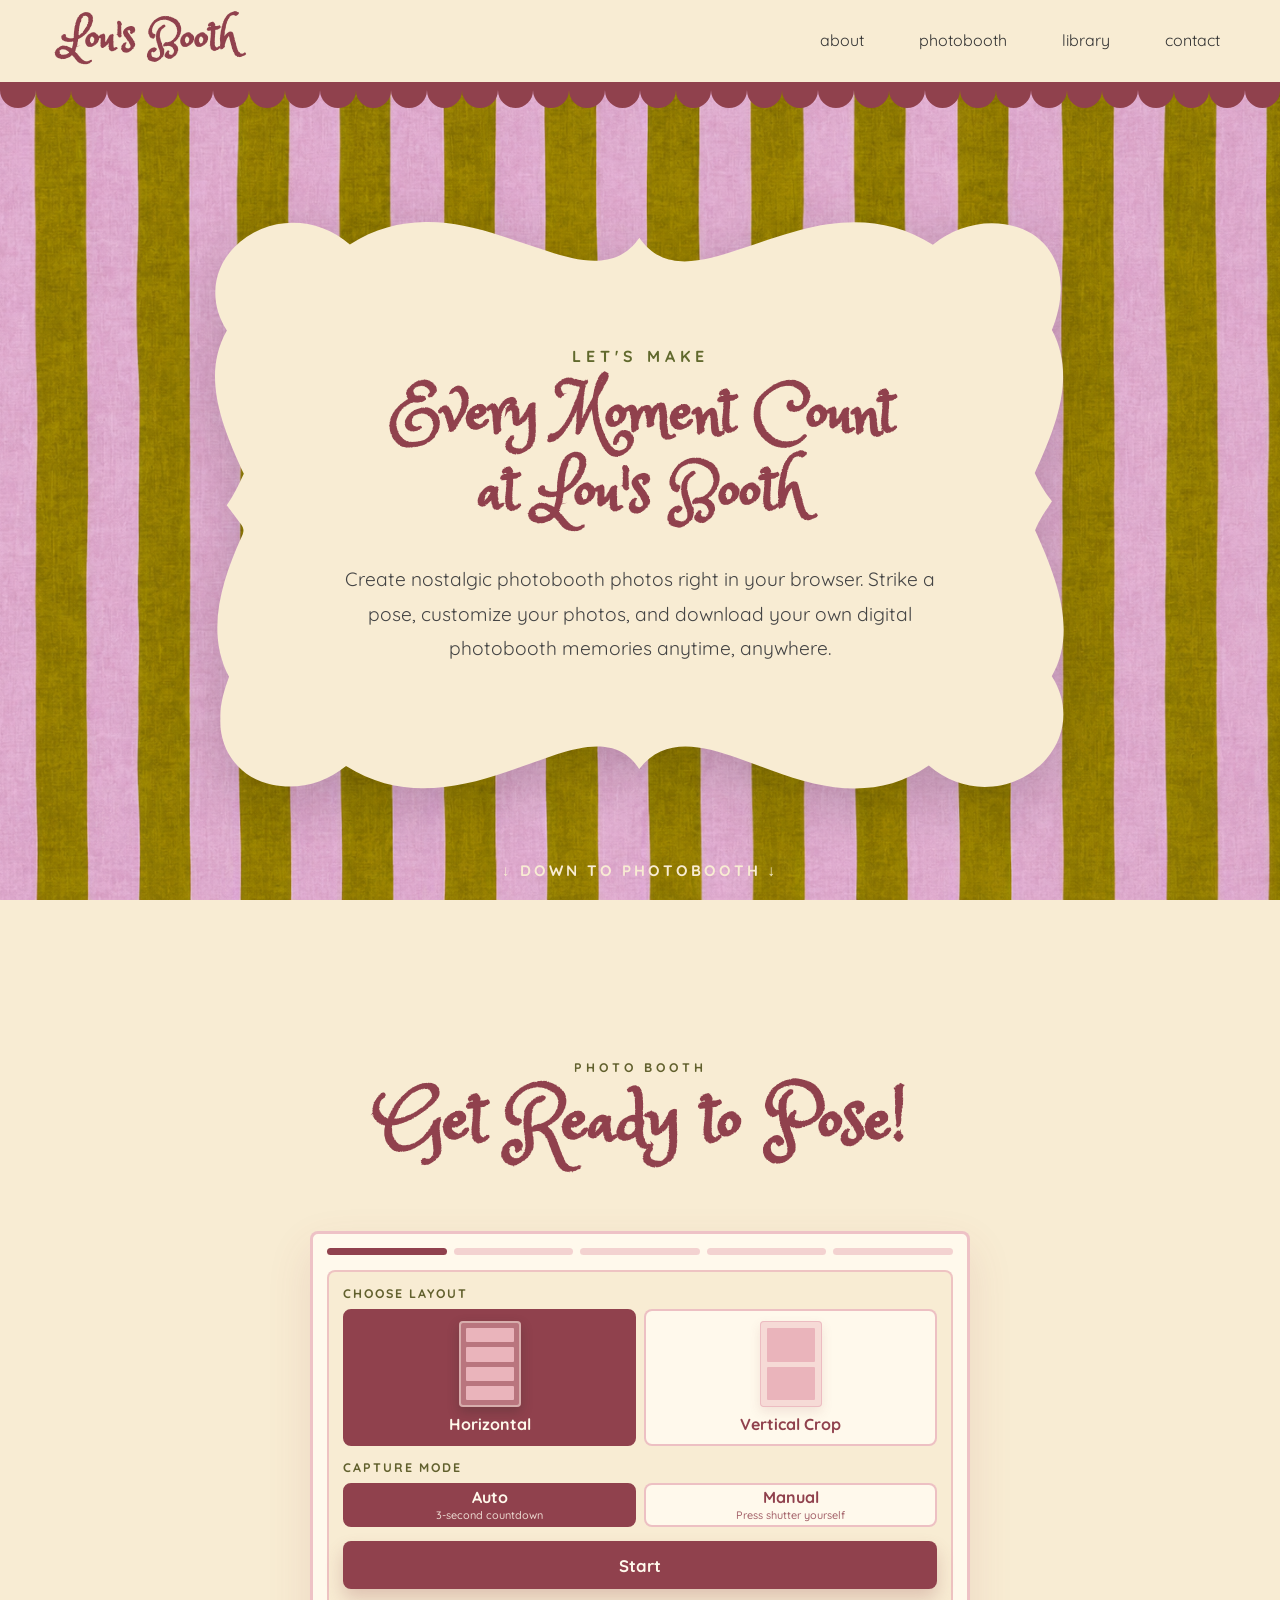
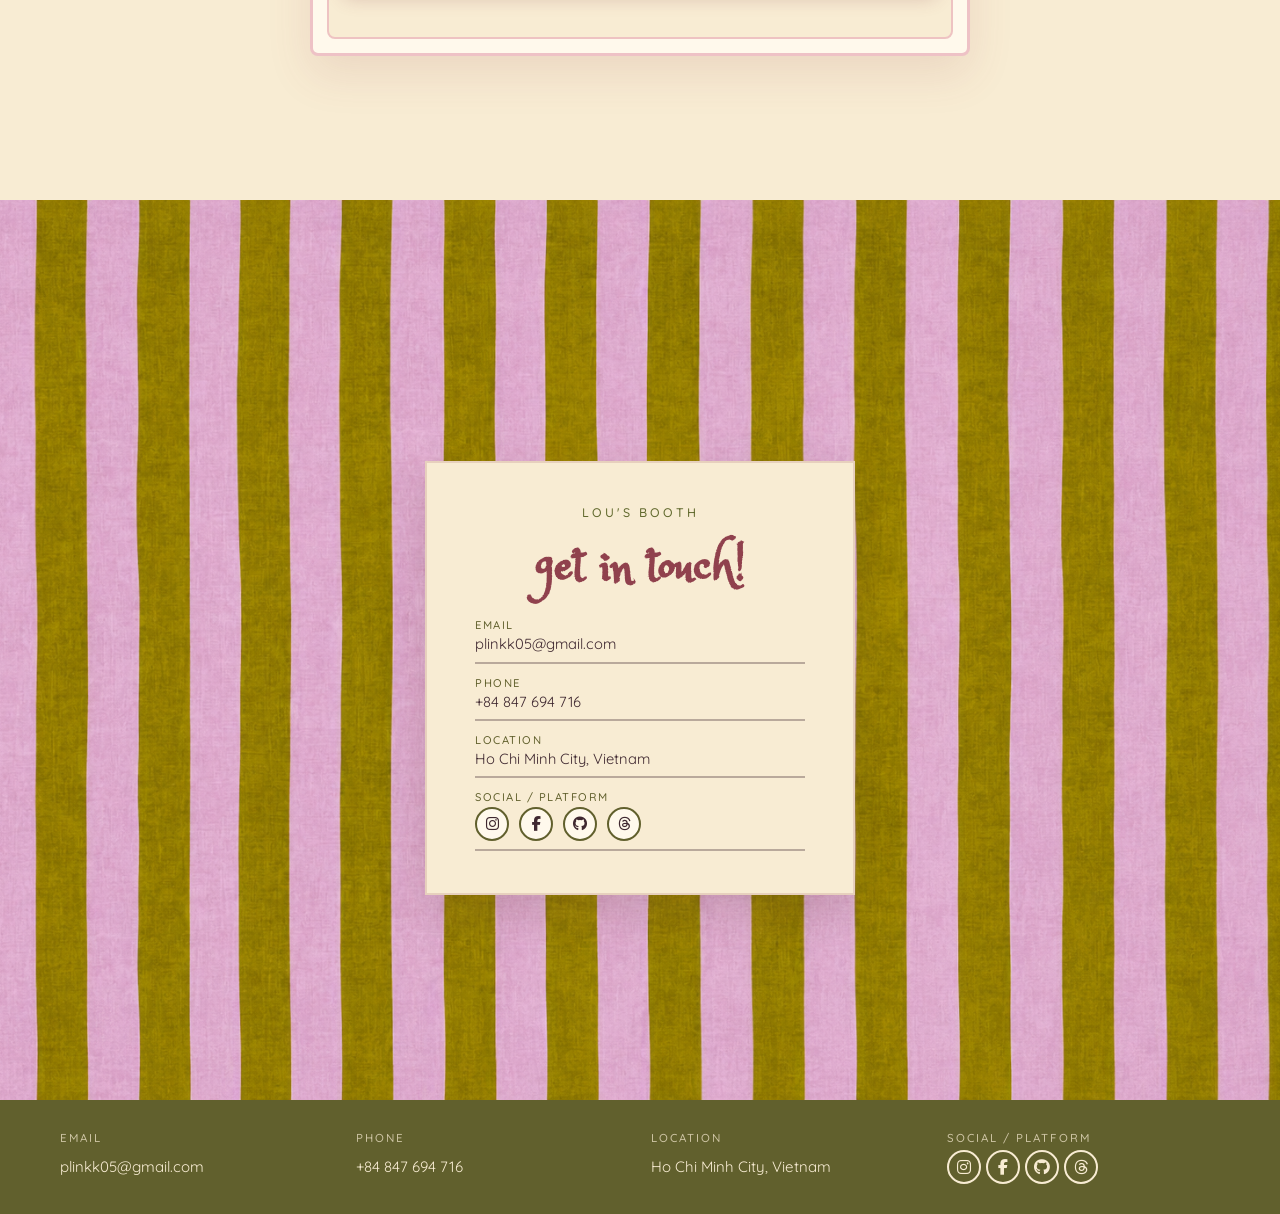
==== commit 5da8f8f0: "." ====
--- a/index.html
+++ b/index.html
@@ -29,7 +29,13 @@
             Lou's Booth
         </a>
 
-        <nav>
+        <button class="menu-toggle" type="button" aria-label="Open navigation menu" aria-expanded="false" aria-controls="primaryNav">
+            <span></span>
+            <span></span>
+            <span></span>
+        </button>
+
+        <nav id="primaryNav">
             <ul class="nav-links">
                 <li><a href="index.html">about</a></li>
                 <li><a href="#photobooth">photobooth</a></li>
@@ -245,7 +251,7 @@
                     </div>
 
                     <div class="control-block stage-card" data-stage-panel="background" hidden>
-                        <p class="selection-note">Customize your photo with a background and filter, then press Next.</p>
+                        <p class="selection-note">Customize your photo with a background and filter.</p>
                     </div>
 
                     <div class="control-block stage-card" data-stage-panel="sticker" hidden>
--- a/styles.css
+++ b/styles.css
@@ -80,6 +80,10 @@
 .nav-links a:hover,
 .nav-links a:focus-visible {
     color: #61602D;
+}
+
+.menu-toggle {
+    display: none;
 }
 
 
@@ -208,6 +212,7 @@
 .booth-section {
     min-height: 100vh;
     min-height: 100svh;
+    scroll-margin-top: 90px;
     display: flex;
     align-items: center;
     background: #F8ECD3;
@@ -915,7 +920,7 @@
 }
 
 .orientation-preview > span {
-    border-radius: 3px;
+    border-radius: 1px;
     background: #EAB4BB;
 }
 
@@ -1470,6 +1475,7 @@
 .contact-section {
     min-height: 100vh;
     min-height: 100svh;
+    scroll-margin-top: 90px;
     display: grid;
     place-items: center;
     padding: 128px 24px 72px;
@@ -2000,3 +2006,767 @@
         grid-template-columns: 1fr;
     }
 }
+
+/* =========================
+   RESPONSIVE POLISH
+========================= */
+
+@media (max-width: 1180px) {
+    .navbar {
+        padding-inline: 32px;
+    }
+
+    .hero-card {
+        width: min(88vw, 780px);
+    }
+
+    .hero-content {
+        padding: clamp(64px, 8vw, 90px) clamp(70px, 9vw, 110px);
+    }
+
+    .booth-title {
+        transform: translateY(-48px);
+    }
+
+    .booth-workspace {
+        width: min(1040px, 100%);
+    }
+
+    .strip-stage {
+        grid-template-columns: minmax(190px, 280px) minmax(220px, 260px);
+    }
+
+    .library-page .library-heading {
+        top: 130px;
+    }
+
+    .library-item {
+        width: min(var(--library-width, clamp(70px, 8.5vw, 124px)), 15vw);
+    }
+}
+
+@media (max-width: 900px) {
+    .booth-section {
+        min-height: auto;
+        align-items: flex-start;
+        padding: 118px 16px 32px;
+    }
+
+    .booth-title {
+        transform: none;
+        gap: 14px;
+        margin-bottom: 30px;
+    }
+
+    .booth-workspace,
+    .booth-workspace[data-stage="setup"] {
+        width: min(720px, 100%);
+    }
+
+    .booth-workspace:not([data-stage="setup"]) {
+        grid-template-areas:
+            "camera"
+            "controls";
+    }
+
+    .camera-window {
+        width: min(100%, 720px);
+    }
+
+    .camera-window.portrait-preview {
+        width: min(100%, 380px);
+    }
+
+    .strip-stage {
+        height: auto;
+        max-height: none;
+        grid-template-columns: minmax(180px, 260px) minmax(220px, 1fr);
+        align-items: center;
+    }
+
+    .strip-preview {
+        width: min(100%, 240px);
+    }
+
+    .background-dock {
+        align-self: start;
+    }
+
+    .library-viewer-content {
+        width: min(94vw, 620px);
+        grid-template-columns: 96px minmax(0, 1fr) 96px;
+    }
+
+    .library-viewer-photo img {
+        max-height: min(76svh, 680px);
+    }
+}
+
+@media (max-width: 760px) {
+    .navbar {
+        min-height: 108px;
+        justify-content: center;
+        align-content: center;
+        gap: 4px;
+        padding: 10px 14px 14px;
+    }
+
+    .logo {
+        margin: 0 auto;
+        font-size: 2rem;
+    }
+
+    .navbar nav {
+        width: 100%;
+    }
+
+    .nav-links {
+        width: 100%;
+        display: grid;
+        grid-template-columns: repeat(4, minmax(0, 1fr));
+        gap: 4px;
+        font-size: .78rem;
+    }
+
+    .nav-links a {
+        display: block;
+        padding: 4px 0;
+        text-align: center;
+    }
+
+    .nav-border-upper {
+        height: 6px;
+    }
+
+    .nav-border {
+        bottom: -14px;
+        height: 16px;
+    }
+
+    .hero {
+        min-height: 100svh;
+        padding: 128px 12px 54px;
+    }
+
+    .hero-card {
+        width: min(98vw, 520px);
+        transform: translateY(0);
+    }
+
+    .hero-content {
+        padding: clamp(34px, 8vw, 52px) clamp(28px, 8vw, 46px);
+    }
+
+    .welcome {
+        margin-bottom: 8px;
+        font-size: .72rem;
+        letter-spacing: 3px;
+    }
+
+    .hero-content h1 {
+        margin-bottom: 14px;
+        font-size: clamp(2rem, 10.6vw, 3.1rem);
+        line-height: 1.14;
+    }
+
+    .description {
+        max-width: 34ch;
+        font-size: clamp(.76rem, 3vw, .92rem);
+        line-height: 1.45;
+    }
+
+    .explore {
+        bottom: 12px;
+        width: 100%;
+        padding: 0 12px;
+        font-size: .72rem;
+        letter-spacing: 2px;
+        text-align: center;
+    }
+
+    .booth-section,
+    .contact-section {
+        scroll-margin-top: 108px;
+    }
+
+    .booth-section {
+        padding: 126px 12px 34px;
+    }
+
+    .booth-title {
+        gap: 14px;
+        margin-bottom: 22px;
+        transform: none;
+    }
+
+    .booth-title p {
+        font-size: .68rem;
+        letter-spacing: 3px;
+    }
+
+    .booth-title h2 {
+        font-size: clamp(2.45rem, 13vw, 3.35rem);
+        line-height: 1;
+    }
+
+    .booth-workspace,
+    .booth-workspace[data-stage="setup"] {
+        width: min(100%, 540px);
+        gap: 14px;
+    }
+
+    .camera-panel,
+    .strip-panel,
+    .controls-panel {
+        border-width: 2px;
+        border-radius: 8px;
+        box-shadow: 0 12px 28px rgba(144, 65, 77, .1);
+    }
+
+    .camera-panel,
+    .strip-panel,
+    .controls-panel,
+    .control-block {
+        padding: 12px;
+    }
+
+    .panel-heading {
+        min-height: 0;
+        flex-wrap: wrap;
+    }
+
+    .camera-window {
+        width: 100%;
+        aspect-ratio: 4 / 3;
+        border-width: 6px;
+    }
+
+    .camera-window.portrait-preview {
+        width: min(100%, 330px);
+        aspect-ratio: 5 / 6;
+    }
+
+    .capture-actions {
+        min-height: 66px;
+    }
+
+    .shutter-button {
+        width: 56px;
+        height: 56px;
+        border-width: 4px;
+    }
+
+    .shutter-button span {
+        width: 30px;
+        height: 30px;
+    }
+
+    .shot-tray {
+        grid-template-columns: repeat(auto-fit, minmax(54px, 70px));
+    }
+
+    .strip-stage {
+        grid-template-columns: 1fr;
+        justify-items: center;
+        gap: 16px;
+    }
+
+    .strip-preview {
+        width: min(58vw, 220px);
+        min-width: 154px;
+    }
+
+    .background-dock {
+        max-width: min(100%, 380px);
+        justify-self: center;
+    }
+
+    .sticker-grid {
+        max-height: 190px;
+        grid-template-columns: repeat(4, minmax(0, 1fr));
+    }
+
+    .sticker-button {
+        padding: 5px;
+    }
+
+    .save-status {
+        width: 100%;
+        max-width: none;
+    }
+
+    .orientation-segment {
+        min-height: 104px;
+        padding: 8px;
+    }
+
+    .orientation-preview {
+        margin: -4px 0;
+        transform: scale(.9);
+    }
+
+    .segment {
+        min-height: 48px;
+        padding: 8px;
+    }
+
+    .contact-section {
+        min-height: auto;
+        padding: 126px 16px 50px;
+    }
+
+    .contact-card {
+        width: min(400px, calc(100vw - 32px));
+        min-height: 0;
+        aspect-ratio: auto;
+        gap: 18px;
+        padding: 30px 24px;
+    }
+
+    .site-footer,
+    .library-page .library-footer {
+        grid-template-columns: repeat(2, minmax(0, 1fr));
+        gap: 16px;
+        padding: 24px 18px;
+    }
+
+    .library-page .library-heading {
+        top: 126px;
+        gap: 6px;
+    }
+
+    .library-page .library-heading h1 {
+        font-size: clamp(2.4rem, 12vw, 3.4rem);
+    }
+
+    .library-item {
+        width: min(var(--library-width, 112px), 30vw, 138px);
+    }
+
+    .library-viewer {
+        padding: 24px 12px;
+    }
+
+    .library-viewer-content {
+        width: min(96vw, 520px);
+        max-height: 92svh;
+        grid-template-columns: 1fr;
+        grid-template-areas:
+            "back"
+            "photo"
+            "actions";
+        gap: 12px;
+    }
+
+    .library-viewer-close {
+        justify-self: start;
+        margin: 0;
+    }
+
+    .library-viewer-photo img {
+        max-height: min(70svh, 620px);
+    }
+
+    .site-dialog-card {
+        width: min(480px, calc(100vw - 24px));
+        padding: 26px 20px;
+    }
+
+    #libraryConfirmMessage {
+        font-size: .8rem;
+        white-space: nowrap;
+    }
+}
+
+@media (max-width: 520px) {
+    .navbar {
+        min-height: 104px;
+        padding: 8px 10px 13px;
+    }
+
+    .logo {
+        font-size: 1.92rem;
+    }
+
+    .nav-links {
+        gap: 2px;
+        font-size: .68rem;
+    }
+
+    .hero {
+        padding-top: 126px;
+    }
+
+    .hero-card {
+        width: 100vw;
+    }
+
+    .hero-content {
+        padding: 32px 23px;
+    }
+
+    .description {
+        max-width: 32ch;
+        font-size: .76rem;
+        line-height: 1.38;
+    }
+
+    .booth-section {
+        padding: 118px 10px 30px;
+    }
+
+    .booth-title {
+        margin-bottom: 16px;
+    }
+
+    .booth-title h2 {
+        font-size: clamp(2.25rem, 14vw, 2.9rem);
+    }
+
+    .camera-panel,
+    .strip-panel,
+    .controls-panel,
+    .control-block {
+        padding: 10px;
+    }
+
+    .orientation-segment {
+        min-height: 98px;
+    }
+
+    .horizontal-preview,
+    .vertical-preview {
+        width: 54px;
+        height: 76px;
+    }
+
+    .segment small {
+        font-size: .6rem;
+    }
+
+    .swatch-button {
+        width: 32px;
+        height: 32px;
+        border-width: 2px;
+    }
+
+    .sticker-grid {
+        max-height: 210px;
+        grid-template-columns: repeat(3, minmax(0, 1fr));
+    }
+
+    .library-actions {
+        grid-template-columns: repeat(2, minmax(0, 1fr));
+        gap: 8px;
+    }
+
+    .library-actions .primary-button,
+    .library-actions .secondary-button {
+        min-height: 48px;
+        font-size: .8rem;
+    }
+
+    .restart-booth-button {
+        min-height: 48px;
+    }
+
+    .strip-preview {
+        width: min(68vw, 210px);
+    }
+
+    .site-footer,
+    .library-page .library-footer {
+        grid-template-columns: 1fr;
+    }
+
+    .library-page .library-heading {
+        top: 118px;
+    }
+
+    .library-item {
+        width: min(var(--library-width, 96px), 26vw, 96px);
+    }
+
+    .library-viewer-photo img {
+        max-height: min(68svh, 560px);
+    }
+
+    #libraryConfirmMessage {
+        font-size: .72rem;
+    }
+}
+
+@media (max-width: 380px) {
+    .nav-links {
+        font-size: .64rem;
+    }
+
+    .hero-content {
+        padding: 28px 20px;
+    }
+
+    .hero-content h1 {
+        font-size: clamp(1.86rem, 11vw, 2.55rem);
+    }
+
+    .description {
+        font-size: .72rem;
+    }
+
+    .orientation-segment > span:last-child {
+        font-size: .86rem;
+    }
+
+    .library-actions {
+        grid-template-columns: 1fr;
+    }
+
+    .library-item {
+        width: min(var(--library-width, 88px), 24vw, 88px);
+    }
+
+    #libraryConfirmMessage {
+        font-size: .66rem;
+    }
+}
+
+/* =========================
+   MOBILE MENU + TIGHT SCREENS
+========================= */
+
+@media (max-width: 760px) {
+    .navbar {
+        height: 82px;
+        min-height: 82px;
+        flex-wrap: nowrap;
+        justify-content: space-between;
+        align-items: center;
+        gap: 12px;
+        padding: 0 16px 8px;
+    }
+
+    .logo {
+        margin: 0;
+        font-size: clamp(1.85rem, 9vw, 2.18rem);
+        line-height: 1;
+    }
+
+    .menu-toggle {
+        position: relative;
+        z-index: 1001;
+        width: 42px;
+        height: 42px;
+        display: grid;
+        align-content: center;
+        justify-items: center;
+        gap: 5px;
+        flex: 0 0 auto;
+        border: 2px solid rgba(144, 65, 77, .38);
+        border-radius: 50%;
+        background: #fff9ec;
+        color: #90414d;
+        box-shadow: 0 8px 18px rgba(48, 43, 40, .1);
+    }
+
+    .menu-toggle span {
+        width: 18px;
+        height: 2px;
+        border-radius: 999px;
+        background: currentColor;
+        transition:
+            transform .18s ease,
+            opacity .18s ease;
+    }
+
+    .navbar.nav-open .menu-toggle span:nth-child(1) {
+        transform: translateY(7px) rotate(45deg);
+    }
+
+    .navbar.nav-open .menu-toggle span:nth-child(2) {
+        opacity: 0;
+    }
+
+    .navbar.nav-open .menu-toggle span:nth-child(3) {
+        transform: translateY(-7px) rotate(-45deg);
+    }
+
+    .navbar nav {
+        position: absolute;
+        top: calc(100% + 14px);
+        right: 12px;
+        width: min(230px, calc(100vw - 24px));
+        display: none;
+        padding: 12px;
+        border: 2px solid rgba(234, 180, 187, .9);
+        border-radius: 18px;
+        background: #fff9ec;
+        box-shadow: 0 18px 38px rgba(48, 43, 40, .18);
+    }
+
+    .navbar.nav-open nav {
+        display: block;
+    }
+
+    .nav-links {
+        display: grid;
+        grid-template-columns: 1fr;
+        gap: 6px;
+        width: 100%;
+        font-size: .92rem;
+    }
+
+    .nav-links a {
+        padding: 10px 12px;
+        border-radius: 12px;
+        text-align: left;
+        color: #90414d;
+    }
+
+    .nav-links a:hover,
+    .nav-links a:focus-visible {
+        background: rgba(234, 180, 187, .24);
+    }
+
+    .nav-border-upper {
+        height: 6px;
+    }
+
+    .nav-border {
+        bottom: -14px;
+        height: 16px;
+    }
+
+    .hero {
+        min-height: 100svh;
+        justify-content: center;
+        padding: 104px 12px 54px;
+    }
+
+    .hero-card {
+        width: min(92vw, 430px);
+        transform: translateY(4px);
+    }
+
+    .hero-content {
+        padding: clamp(28px, 7vw, 42px) clamp(24px, 7vw, 40px);
+    }
+
+    .welcome {
+        margin-bottom: 7px;
+        font-size: clamp(.58rem, 2.4vw, .72rem);
+        letter-spacing: 2.8px;
+    }
+
+    .hero-content h1 {
+        max-width: 9.6em;
+        margin-bottom: 12px;
+        font-size: clamp(2rem, 8.8vw, 2.55rem);
+        line-height: 1.08;
+    }
+
+    .description {
+        max-width: 31ch;
+        font-size: clamp(.72rem, 2.8vw, .86rem);
+        line-height: 1.4;
+    }
+
+    .explore {
+        bottom: max(12px, env(safe-area-inset-bottom));
+        font-size: clamp(.64rem, 2.6vw, .72rem);
+        letter-spacing: 2px;
+    }
+
+    .booth-section,
+    .contact-section {
+        scroll-margin-top: 82px;
+    }
+
+    .booth-section {
+        padding-top: 108px;
+    }
+
+    .library-page .library-heading {
+        top: 136px;
+        gap: 12px;
+    }
+
+    .library-page .library-heading .contact-kicker {
+        letter-spacing: 3px;
+    }
+
+    .library-page .library-heading h1 {
+        line-height: 1.05;
+    }
+}
+
+@media (max-width: 520px) {
+    .navbar {
+        height: 78px;
+        min-height: 78px;
+        padding-inline: 14px;
+    }
+
+    .menu-toggle {
+        width: 40px;
+        height: 40px;
+    }
+
+    .hero {
+        padding-top: 98px;
+    }
+
+    .hero-card {
+        width: min(94vw, 390px);
+    }
+
+    .hero-content {
+        padding: 26px 22px;
+    }
+
+    .hero-content h1 {
+        font-size: clamp(1.92rem, 8.4vw, 2.28rem);
+        line-height: 1.05;
+    }
+
+    .description {
+        max-width: 29ch;
+        font-size: clamp(.68rem, 2.7vw, .78rem);
+        line-height: 1.34;
+    }
+
+    .booth-section,
+    .contact-section {
+        scroll-margin-top: 78px;
+    }
+
+    .library-page .library-heading {
+        top: 128px;
+    }
+}
+
+@media (max-width: 380px) {
+    .logo {
+        font-size: 1.72rem;
+    }
+
+    .hero-card {
+        width: min(95vw, 350px);
+    }
+
+    .hero-content {
+        padding: 24px 20px;
+    }
+
+    .hero-content h1 {
+        font-size: clamp(1.7rem, 8vw, 2rem);
+    }
+
+    .description {
+        max-width: 27ch;
+        font-size: .66rem;
+    }
+
+    .library-page .library-heading {
+        top: 120px;
+    }
+}
